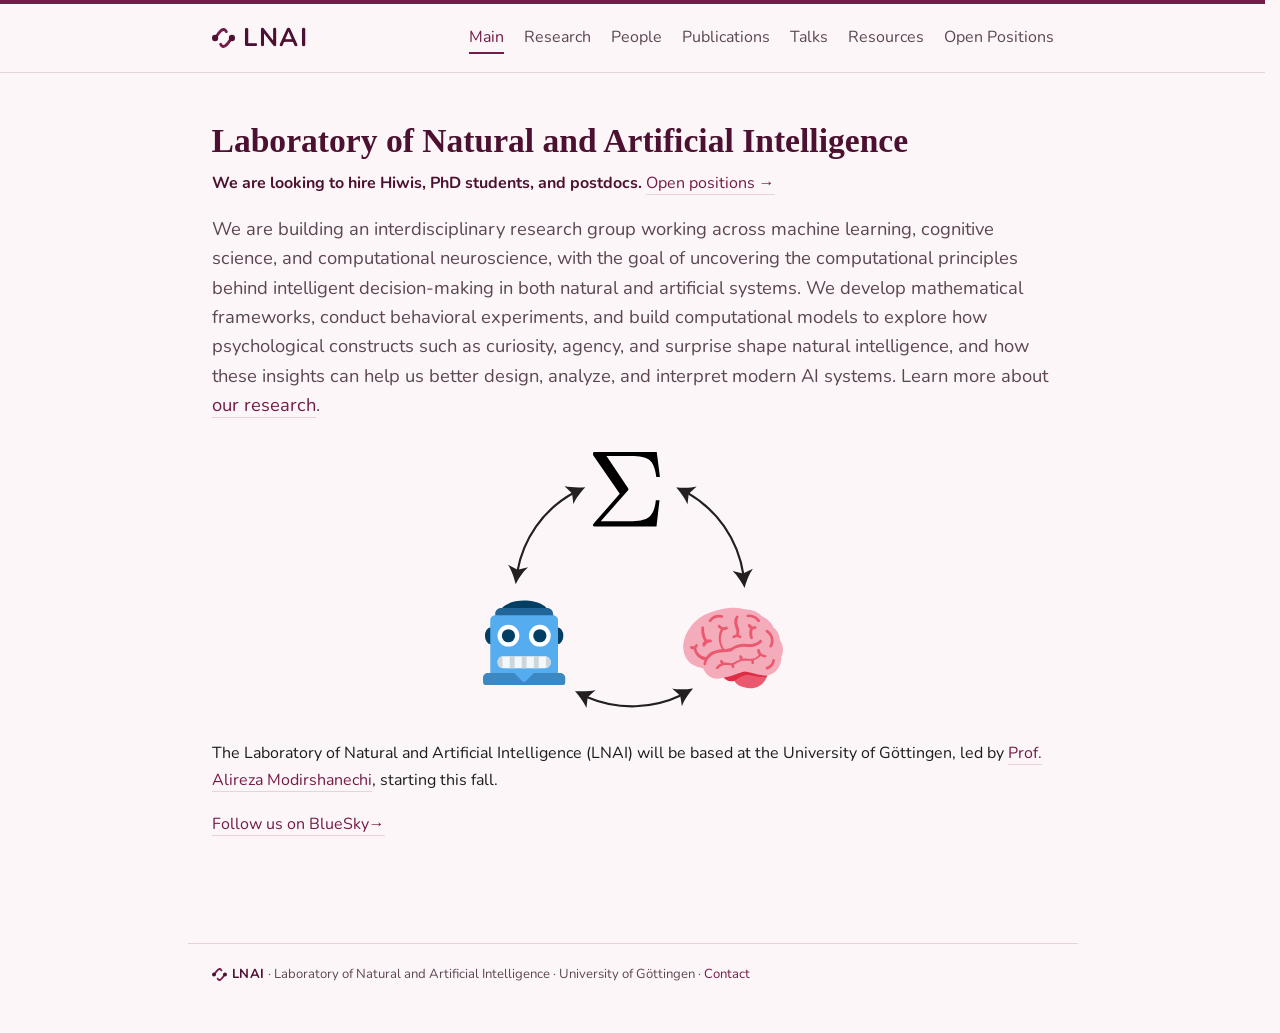
==== index.html @ a4cbbfc3 "general descreption update" ====
<!DOCTYPE html>
<html lang="en">
<head>
  <meta charset="utf-8">
  <meta name="viewport" content="width=device-width, initial-scale=1">
  <title>LNAI — Laboratory of Natural and Artificial Intelligence</title>
  <meta name="description" content="The Laboratory of Natural and Artificial Intelligence (LNAI) is an incoming research group at the Department of Computer Science, University of Göttingen, led by Prof. Alireza Modirshanechi, opening this fall.">
  <link rel="icon" href="img/favicon.svg" type="image/svg+xml">
  <link rel="preconnect" href="https://fonts.googleapis.com">
  <link rel="preconnect" href="https://fonts.gstatic.com" crossorigin>
  <link href="https://fonts.googleapis.com/css2?family=Nunito:ital,wght@0,400;0,600;0,700;0,800;1,400;1,700&display=swap" rel="stylesheet">
  <link rel="stylesheet" href="styles.css">
</head>
<body>
  <a class="skip-link" href="#content">Skip to content</a>

  <header class="site-header">
    <div class="site-header__inner">
      <a class="brand" href="index.html" aria-label="Laboratory of Natural and Artificial Intelligence — home">
        <img class="brand-icon" src="img/lnai-mark.svg" alt=""><span class="brand-word">LNAI</span>
      </a>
      <nav class="nav" aria-label="Primary">
        <a href="index.html" aria-current="page">Main</a>
        <a href="research.html">Research</a>
        <a href="people.html">People</a>
        <a href="publications.html">Publications</a>
        <a href="talks.html">Talks</a>
        <a href="resources.html">Resources</a>
        <a href="open-positions.html">Open Positions</a>
      </nav>
    </div>
  </header>

  <main id="content" tabindex="-1">
    <article class="card">
      <h1>Laboratory of Natural and Artificial Intelligence</h1>

      <p>
        <strong>We are looking to hire Hiwis, PhD students, and postdocs.</strong>
        <a href="open-positions.html">Open positions →</a>
      </p>

      <p class="lead">
        We are building an interdisciplinary research group working across machine learning, cognitive science, and computational neuroscience, with the goal of uncovering the computational principles behind intelligent decision-making in both natural and artificial systems.

        We develop mathematical frameworks, conduct behavioral experiments, and build computational models to explore how psychological constructs such as curiosity, agency, and surprise shape natural intelligence, and how these insights can help us better design, analyze, and interpret modern AI systems.

        Learn more about <a href="research.html">our research</a>.
      </p>

      <figure class="home-figure">
        <img src="img/lnai-mark-hero.svg" alt="A mathematical symbol, a robot, and a brain, connected together — representing the three axes of our research.">
      </figure>

      <p>
        The Laboratory of Natural and Artificial Intelligence (LNAI) will be based at the University of Göttingen, led by <a href="alireza.html">Prof. Alireza Modirshanechi</a>, starting this fall.
      </p>

      <p><a href="https://bsky.app/profile/modirshanechi.bsky.social">Follow us on BlueSky→</a></p>
    </article>
  </main>

  <footer class="site-footer">
    <span class="lab-mark"><img class="lab-mark-icon" src="img/lnai-mark.svg" alt="">LNAI</span> · Laboratory of Natural and Artificial Intelligence · University of Göttingen ·
    <a href="mailto:alireza.modirshanechi@gmail.com" data-contact-email>Contact</a>
  </footer>
  <script src="site-config.js" defer></script>
</body>
</html>
---- styles.css ----
/* =========================================================================
   LNAI (Laboratory of Natural and Artificial Intelligence) — stylesheet
   Minimal, academic, hackable. No build step, no dependencies.

   To re-theme the whole site, edit the CSS variables in :root below.
   Palette is taken from Alireza Modirshanechi's personal site (wine / maroon).
   ========================================================================= */

:root {
  /* Brand colors (from sites.google.com/view/modirsha) */
  --brand:        #4C1130; /* deep wine — headings, lab name */
  --brand-bright: #741B47; /* wine-magenta — links, accents */
  --brand-dark:   #360C22; /* darker wine — hovers */
  --brand-tint:   #EAD1DC; /* soft pink tint — fills */

  /* Neutrals */
  --ink:        #1C1C1C;   /* body text */
  --ink-soft:   #5B4753;   /* secondary text, wine-tinted grey */
  --line:       #E3D3DA;   /* hairline borders */
  --bg:         #FDF6F8;   /* very light pink-tinted page background */

  /* Type — Nunito (loaded via Google Fonts) for body/UI text everywhere,
     paired with a Georgia serif for the big editorial headings (h1/h2) —
     same pairing used on sites.google.com/view/modirsha. One scale, same
     two families, on every page. */
  --sans:  "Nunito", -apple-system, BlinkMacSystemFont, "Segoe UI", Roboto,
           Helvetica, Arial, sans-serif;
  --serif: Georgia, "Iowan Old Style", "Times New Roman", serif;

  /* Type scale — matches the proportions of sites.google.com/view/modirsha
     (16px body, ~1.15rem lead, ~0.82rem small print). Reuse these
     everywhere instead of one-off sizes so the whole site reads as one
     scale. */
  --fs-base: 16px;
  --fs-lead: 1.15rem;
  --fs-sm:   0.82rem;

  /* Layout */
  --container: 890px;
}

/* ---------- Reset-ish ---------------------------------------------------- */
*, *::before, *::after { box-sizing: border-box; }

html { -webkit-text-size-adjust: 100%; scrollbar-gutter: stable; }

body {
  margin: 0;
  font-family: var(--sans);
  font-size: var(--fs-base);
  line-height: 1.65;
  color: var(--ink);
  background: var(--bg);
  border-top: 4px solid var(--brand-bright);
}

/* ---------- Accessibility ----------------------------------------------- */
.skip-link {
  position: absolute;
  left: -9999px;
  top: 0;
  background: var(--brand);
  color: #fff;
  padding: 10px 16px;
  z-index: 100;
}
.skip-link:focus { left: 8px; top: 8px; }

:focus-visible {
  outline: 3px solid var(--brand-bright);
  outline-offset: 2px;
}
main:focus { outline: none; }

/* ---------- Header / nav ------------------------------------------------- */
.site-header {
  background: var(--bg);
  border-bottom: 1px solid var(--line);
}

.site-header__inner {
  max-width: var(--container);
  margin: 0 auto;
  padding: 18px 24px;
  display: flex;
  flex-wrap: wrap;
  align-items: center;
  justify-content: space-between;
  gap: 12px 24px;
}

.brand {
  text-decoration: none;
  border-bottom: 0;
  display: inline-flex;
  align-items: center;
  gap: 0.5em;
}
.brand-icon { height: 20px; width: auto; display: block; }
.brand-word {
  font-size: 1.6rem;
  font-weight: 700;
  color: var(--brand);
  letter-spacing: 0.06em;
  line-height: 1;
}
.brand:hover { opacity: 0.8; }

/* reusable inline "LNAI" mark for footers etc. */
.lab-mark {
  display: inline-flex;
  align-items: center;
  vertical-align: middle;
  gap: 0.35em;
  white-space: nowrap;
  color: var(--brand);
  font-weight: 700;
  letter-spacing: 0.04em;
}
.lab-mark-icon { height: 13px; width: auto; display: block; }

.nav {
  display: flex;
  flex-wrap: wrap;
  gap: 4px 20px;
}
.nav a {
  font-size: 1rem;
  color: var(--ink-soft);
  text-decoration: none;
  padding: 2px 0;
  border-bottom: 2px solid transparent;
}
.nav a:hover { color: var(--brand-bright); }
.nav a[aria-current="page"] {
  color: var(--brand-bright);
  border-bottom-color: var(--brand-bright);
}

/* ---------- Main content area ------------------------------------------- */
main {
  max-width: var(--container);
  margin: 40px auto;
  padding: 0 24px;
}

.card {
  padding: 8px 0 48px;
}

/* ---------- Photo / figure ---------------------------------------------- */
.photo {
  margin: 2rem 0 0;
}
.photo img {
  display: block;
  width: 100%;
  height: auto;
  border-radius: 4px;
}
.photo figcaption {
  margin-top: 8px;
  color: var(--ink-soft);
  font-size: var(--fs-sm);
}

/* ---------- Typography --------------------------------------------------- */
h1 {
  font-family: var(--serif);
  font-weight: 700;
  font-size: 2.1rem;
  line-height: 1.2;
  color: var(--brand);
  margin: 0 0 0.5rem;
}
h1 + .rule {
  width: 64px;
  height: 3px;
  background: var(--brand-bright);
  border: 0;
  margin: 0 0 1.6rem;
}

h2 {
  font-family: var(--serif);
  font-weight: 700;
  font-size: 1.5rem;
  color: var(--brand);
  margin: 2.4rem 0 0.8rem;
}

h3 {
  font-size: 1.05rem;
  font-weight: 600;
  color: var(--ink);
  margin: 1.6rem 0 0.3rem;
}

p { margin: 0 0 1.1rem; }

.lead {
  font-size: var(--fs-lead);
  color: var(--ink-soft);
  line-height: 1.6;
}

.small { font-size: var(--fs-sm); }

a {
  color: var(--brand-bright);
  text-decoration: none;
  border-bottom: 1px solid var(--brand-tint);
}
a:hover { color: var(--brand-dark); border-bottom-color: var(--brand-bright); }

strong { color: var(--brand); }

/* ---------- Challenges list (Main page) --------------------------------- */
.challenges {
  margin: 0.8rem 0 0 1.2rem;
  padding: 0;
}
.challenges li {
  margin-bottom: 0.5rem;
}
.challenges .label {
  font-weight: 600;
  color: var(--brand);
}
.challenges li::marker,
.doclist li::marker { color: var(--brand); }

/* ---------- Featured PI card (People page) -------------------------------- */
.pi-feature {
  display: flex;
  align-items: center;
  gap: 24px;
  flex-wrap: wrap;
  padding: 20px 24px;
  margin: 1.2rem 0 2.2rem;
  background: rgba(76,17,48,0.04);
  border: 1px solid var(--line);
  border-radius: 6px;
}
.pi-feature img {
  width: 100px;
  height: 100px;
  object-fit: cover;
  border-radius: 50%;
  flex-shrink: 0;
}
.pi-feature .name { font-weight: 600; color: var(--brand); font-size: 1.1rem; }
.pi-feature .role { color: var(--ink-soft); margin-top: 2px; }
.pi-feature .links { margin-top: 6px; font-size: var(--fs-sm); }

/* ---------- People grid (open positions) ---------------------------------- */
.people-grid {
  display: grid;
  grid-template-columns: repeat(3, 1fr);
  gap: 28px 24px;
  margin: 1.2rem 0 0;
}
.person {
  text-align: center;
}
.person .avatar {
  display: flex;
  align-items: center;
  justify-content: center;
  width: 110px;
  height: 110px;
  margin: 0 auto 12px;
  border-radius: 50%;
  background: var(--brand-tint);
  color: var(--brand-dark);
  font-size: 1.6rem;
  font-weight: 700;
  object-fit: cover;
  overflow: hidden;
}
.person .name { font-weight: 600; color: var(--brand); }
.person .role { font-size: var(--fs-sm); color: var(--ink-soft); }
.person .links { font-size: var(--fs-sm); margin-top: 4px; }

/* Open position slots — a hollow dashed circle that reads as an invitation */
.person--open .avatar {
  background: transparent;
  border: 2px solid var(--brand);
  color: var(--brand);
}
.person--open .avatar-icon { width: 56px; height: 56px; }

/* ---------- Reading list (Resources page) -------------------------------- */
/* Each entry: linked title, then an italic byline, then an optional bold
   note — same stack and square-bullet indent as the personal site. */
.doclist { list-style: square; margin: 0.6rem 0 0 1.1rem; padding: 0; }
.doclist li { margin-bottom: 0.55rem; }
.doclist .byline,
.doclist .note {
  display: block;
  font-size: var(--fs-sm);
  line-height: 1.3;
  color: var(--ink-soft);
}
.doclist .byline { font-style: italic; margin-top: 1px; }
.doclist .note { font-weight: 700; margin-top: 1px; }
.acro { color: var(--brand); font-weight: 700; }

/* ---------- Publication list (title / authors / venue stacked) ---------- */
.pub-list { list-style: none; margin: 0.8rem 0 0; padding: 0; }
.pub-list li {
  padding: 8px 8px;
  margin: 0 -8px;
  border-bottom: 1px solid var(--line);
  border-radius: 4px;
  transition: background-color 0.15s ease;
}
.pub-list li:hover { background: rgba(76,17,48,0.035); }
.pub-list li:last-child { border-bottom: 0; }
.pub-title { display: block; font-weight: 600; color: var(--brand); line-height: 1.3; }

/* Entries with a journal-cover thumbnail (see Publications page) */
.pub-item--cover { display: flex; flex-direction: row-reverse; gap: 14px; align-items: flex-start; }
.pub-cover {
  width: 64px;
  height: auto;
  border-radius: 3px;
  border: 1px solid var(--line);
  flex-shrink: 0;
  margin-top: 2px;
}
.pub-item--cover .pub-body { flex: 1; min-width: 0; }

/* Key Publications — highlighted card, star-marked titles */
.pub-list--key {
  background: rgba(76,17,48,0.045);
  border: 1px solid var(--line);
  border-radius: 6px;
  padding: 4px 14px;
  margin-top: 1rem;
}
.pub-list--key li:hover { background: rgba(76,17,48,0.06); }
.pub-list--key .pub-title::before {
  content: "★";
  display: inline-block;
  margin-right: 0.4em;
  color: var(--brand-bright);
  font-size: 0.8em;
}
/* authors/venue/extra are indented under the title, like on the personal site */
.pub-authors,
.pub-venue,
.pub-extra {
  display: block;
  margin-top: 1px;
  padding-left: 1rem;
  color: var(--ink-soft);
  font-size: var(--fs-sm);
  font-style: italic;
  line-height: 1.3;
}
.pub-extra { font-style: normal; }

/* ---------- Homepage figure (robot + brain mark) --------------------------- */
.home-figure {
  margin: 2rem 0;
  text-align: center;
}
.home-figure img {
  display: block;
  width: 100%;
  max-width: 300px;
  height: auto;
  margin: 0 auto;
}

/* ---------- Hero illustration (Resources page) --------------------------- */
.hero-figure {
  margin: 0.4rem 0 1.6rem;
  text-align: center;
}
.hero-illustration {
  display: block;
  width: 100%;
  max-width: 380px;
  height: auto;
  border-radius: 6px;
  margin: 0 auto;
}
/* wide banner-shaped figures (e.g. a strip of portraits) span the full
   content width instead of being capped like a small square illustration */
.hero-figure--banner .hero-illustration {
  max-width: 100%;
  aspect-ratio: 4 / 1;
  object-fit: cover;
}

/* ---------- Resource sections (Resources page) ---------------------------
   Each topic gets its own tinted card with alternating background, echoing
   the banded sections of the personal site while staying inside our card
   system rather than going full-bleed. */
.resource-block {
  position: relative;
  padding: 1.5rem 1.75rem;
  margin: 0 0 1.75rem;
  border-radius: 8px;
}
.resource-block h2 { margin-top: 0; }
.resource-block:nth-of-type(odd) {
  background: rgba(76,17,48,0.05);
}
.resource-block:nth-of-type(even) {
  background: rgba(234,209,220,0.32);
}

/* Domain icon (Research page) — tucked into the bottom-right corner of
   each box; extra bottom padding keeps it clear of the list above it. */
.resource-block:has(.block-icon) { padding-bottom: 4.75rem; }
.block-icon {
  position: absolute;
  right: 1.6rem;
  bottom: 1.3rem;
  width: 46px;
  height: auto;
  opacity: 0.92;
}
/* the brain/robot illustrations read smaller than the sigma glyph at the
   same width, so give them a bit more size to feel visually consistent */
.block-icon[src$="brain.svg"],
.block-icon[src$="robot.svg"] {
  width: 62px;
}
.hero-figure figcaption {
  margin-top: 8px;
  color: var(--ink-soft);
  font-size: var(--fs-sm);
  font-style: italic;
}

/* ---------- PI subpage header -------------------------------------------- */
.pi-header {
  display: flex;
  gap: 24px;
  align-items: flex-start;
  flex-wrap: wrap;
  margin-bottom: 0.6rem;
}
.pi-header img {
  width: 160px;
  height: 160px;
  object-fit: cover;
  border-radius: 8px;
  flex-shrink: 0;
}
.pi-header .pi-header-text { flex: 1; min-width: 240px; }
.pi-header h1 { margin-bottom: 0.5rem; }
.pi-header .pi-header-text p {
  margin: 0 0 0.25rem;
  color: var(--ink-soft);
}
.pi-header .pi-header-text .role {
  color: var(--brand-bright);
  font-weight: 600;
  line-height: 1.2;
  margin-bottom: 0.1rem;
}
.pi-header .pi-header-text .pi-email {
  font-size: var(--fs-sm);
  line-height: 1.2;
  margin-bottom: 0.4rem;
}

.pi-links { display: grid; grid-template-columns: repeat(4, auto); gap: 10px 28px; margin-top: 8px; }
.pi-links .link-row { display: inline-flex; align-items: center; gap: 0.45em; border-bottom: 0; }
.pi-links .arrow { color: var(--ink-soft); }
.pi-links .link-icon { width: 16px; height: 16px; }

/* ---------- Talk cards with thumbnails ------------------------------------ */
.talk-grid {
  display: grid;
  grid-template-columns: repeat(auto-fill, minmax(260px, 1fr));
  gap: 28px 24px;
  margin: 1.2rem 0 0;
}
.talk-card {
  display: block;
  text-decoration: none;
  border-bottom: 0;
}
.talk-card img {
  width: 100%;
  height: auto;
  aspect-ratio: 16 / 9;
  object-fit: cover;
  border-radius: 4px;
  border: 1px solid var(--line);
  display: block;
  margin-bottom: 10px;
}
.talk-card .talk-title { font-weight: 600; color: var(--brand); display: block; }
.talk-card .talk-meta { color: var(--ink-soft); font-size: var(--fs-sm); display: block; margin-top: 2px; }
.talk-card:hover .talk-title { color: var(--brand-bright); }
.talk-card:hover img { opacity: 0.88; }

/* ---------- Simple link lists (Open Positions / Talks) ------------------ */
.linklist { list-style: none; margin: 0.4rem 0 0; padding: 0; }
.linklist li { padding: 7px 0; border-bottom: 1px solid var(--line); }
.linklist li:last-child { border-bottom: 0; }
.linklist .meta { color: var(--ink-soft); font-size: var(--fs-sm); }

/* ---------- Callout (Open Positions) ------------------------------------ */
.callout {
  background: rgba(76,17,48,0.05);
  border: 1px solid var(--line);
  border-radius: 4px;
  padding: 20px 24px;
  margin: 1.4rem 0;
}

.button {
  display: inline-block;
  background: var(--brand);
  color: #fff;
  padding: 11px 22px;
  border-radius: 4px;
  border: 0;
  text-decoration: none;
  font-weight: 600;
}
.button:hover { background: var(--brand-dark); color: #fff; }

/* editorial helper for placeholders you should fill in */
.todo {
  background: #fffbe6;
  border: 1px dashed #d6c560;
  color: #6b5d00;
  font-size: var(--fs-sm);
  padding: 2px 7px;
  border-radius: 3px;
}

/* ---------- Footer ------------------------------------------------------- */
.site-footer {
  max-width: var(--container);
  margin: 8px auto 48px;
  padding: 20px 24px 0;
  border-top: 1px solid var(--line);
  color: var(--ink-soft);
  font-size: var(--fs-sm);
}
.site-footer a { border-bottom: 0; }

/* ---------- Responsive --------------------------------------------------- */
@media (max-width: 640px) {
  body { font-size: 15px; }
  h1 { font-size: 1.6rem; }
  .site-header__inner { padding: 16px 20px; }
  main { padding: 0 16px; }
  .people-grid { grid-template-columns: repeat(2, 1fr); }
  .pi-feature { text-align: center; justify-content: center; }
  .pi-links { grid-template-columns: repeat(2, auto); }
}
@media (max-width: 420px) {
  .people-grid { grid-template-columns: 1fr; }
  .pi-links { grid-template-columns: 1fr; }
}
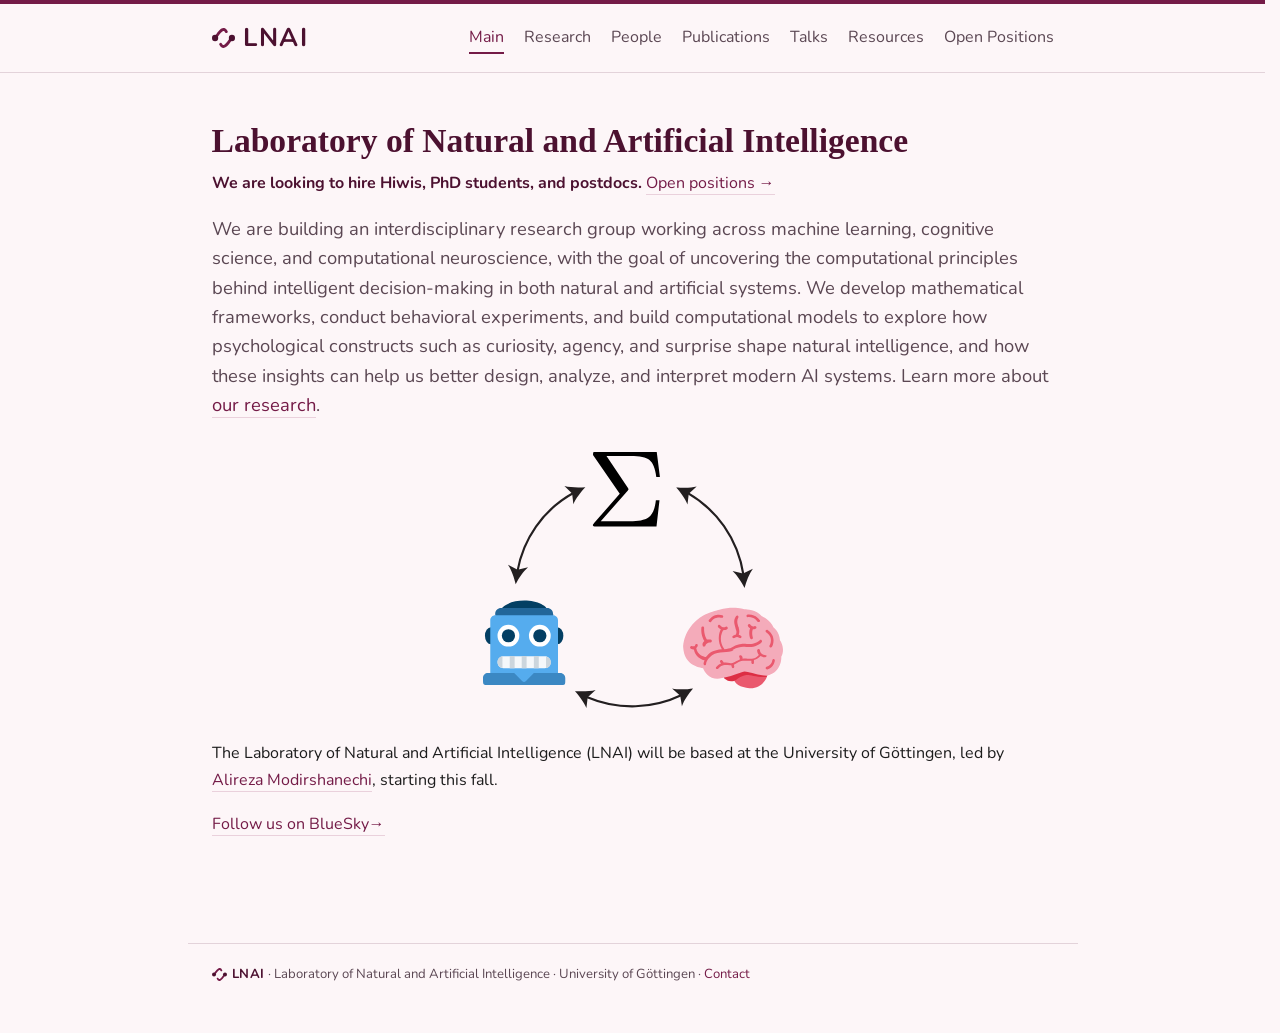
==== commit 0cd8b371: "fixed name" ====
--- a/index.html
+++ b/index.html
@@ -53,7 +53,7 @@
       </figure>
 
       <p>
-        The Laboratory of Natural and Artificial Intelligence (LNAI) will be based at the University of Göttingen, led by <a href="alireza.html">Prof. Alireza Modirshanechi</a>, starting this fall.
+        The Laboratory of Natural and Artificial Intelligence (LNAI) will be based at the University of Göttingen, led by <a href="alireza.html">Alireza Modirshanechi</a>, starting this fall.
       </p>
 
       <p><a href="https://bsky.app/profile/modirshanechi.bsky.social">Follow us on BlueSky→</a></p>
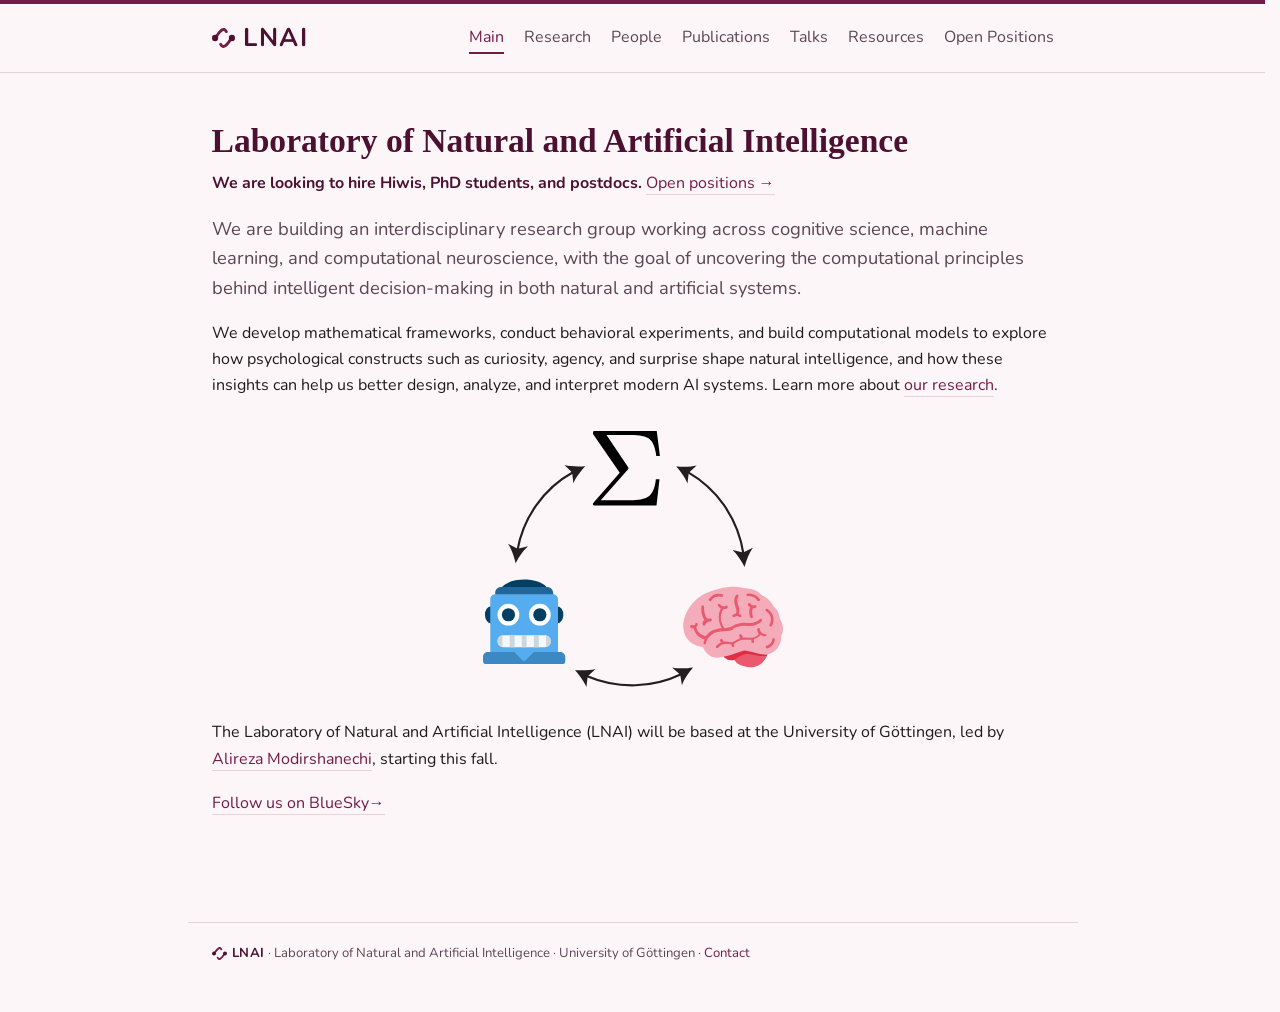
==== commit 3a018d83: "small updates" ====
--- a/index.html
+++ b/index.html
@@ -41,8 +41,9 @@
       </p>
 
       <p class="lead">
-        We are building an interdisciplinary research group working across machine learning, cognitive science, and computational neuroscience, with the goal of uncovering the computational principles behind intelligent decision-making in both natural and artificial systems.
-
+        We are building an interdisciplinary research group working across cognitive science, machine learning, and computational neuroscience, with the goal of uncovering the computational principles behind intelligent decision-making in both natural and artificial systems.
+      </p>
+      <p>
         We develop mathematical frameworks, conduct behavioral experiments, and build computational models to explore how psychological constructs such as curiosity, agency, and surprise shape natural intelligence, and how these insights can help us better design, analyze, and interpret modern AI systems.
 
         Learn more about <a href="research.html">our research</a>.
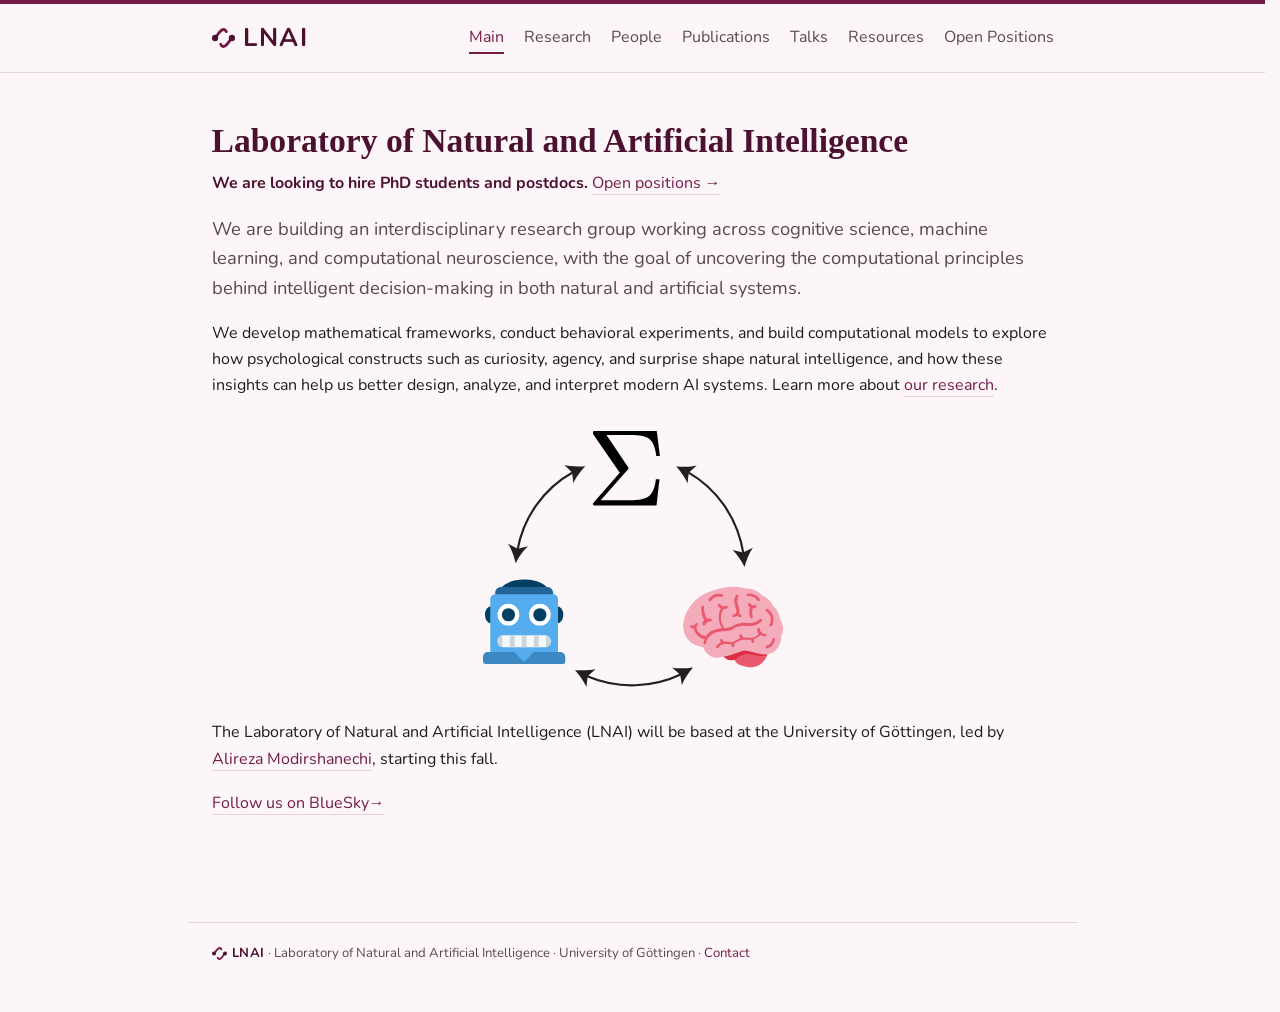
==== commit 5fbc567f: "job ads out" ====
--- a/index.html
+++ b/index.html
@@ -36,7 +36,7 @@
       <h1>Laboratory of Natural and Artificial Intelligence</h1>
 
       <p>
-        <strong>We are looking to hire Hiwis, PhD students, and postdocs.</strong>
+        <strong>We are looking to hire PhD students and postdocs.</strong>
         <a href="open-positions.html">Open positions →</a>
       </p>
 
--- a/styles.css
+++ b/styles.css
@@ -529,6 +529,24 @@
 }
 .button:hover { background: var(--brand-dark); color: #fff; }
 
+.button--ad {
+  display: inline-flex;
+  align-items: center;
+  gap: 7px;
+  border-radius: 999px;
+  padding: 9px 20px 9px 18px;
+  font-size: var(--fs-sm);
+  box-shadow: 0 2px 8px rgba(76,17,48,0.28);
+  transition: transform 0.15s ease, box-shadow 0.15s ease, background 0.15s ease;
+}
+.button--ad svg { width: 14px; height: 14px; flex: none; transition: transform 0.15s ease; }
+.button--ad:hover {
+  background: var(--brand-bright);
+  transform: translateY(-1px);
+  box-shadow: 0 4px 12px rgba(76,17,48,0.36);
+}
+.button--ad:hover svg { transform: translateX(2px); }
+
 /* editorial helper for placeholders you should fill in */
 .todo {
   background: #fffbe6;
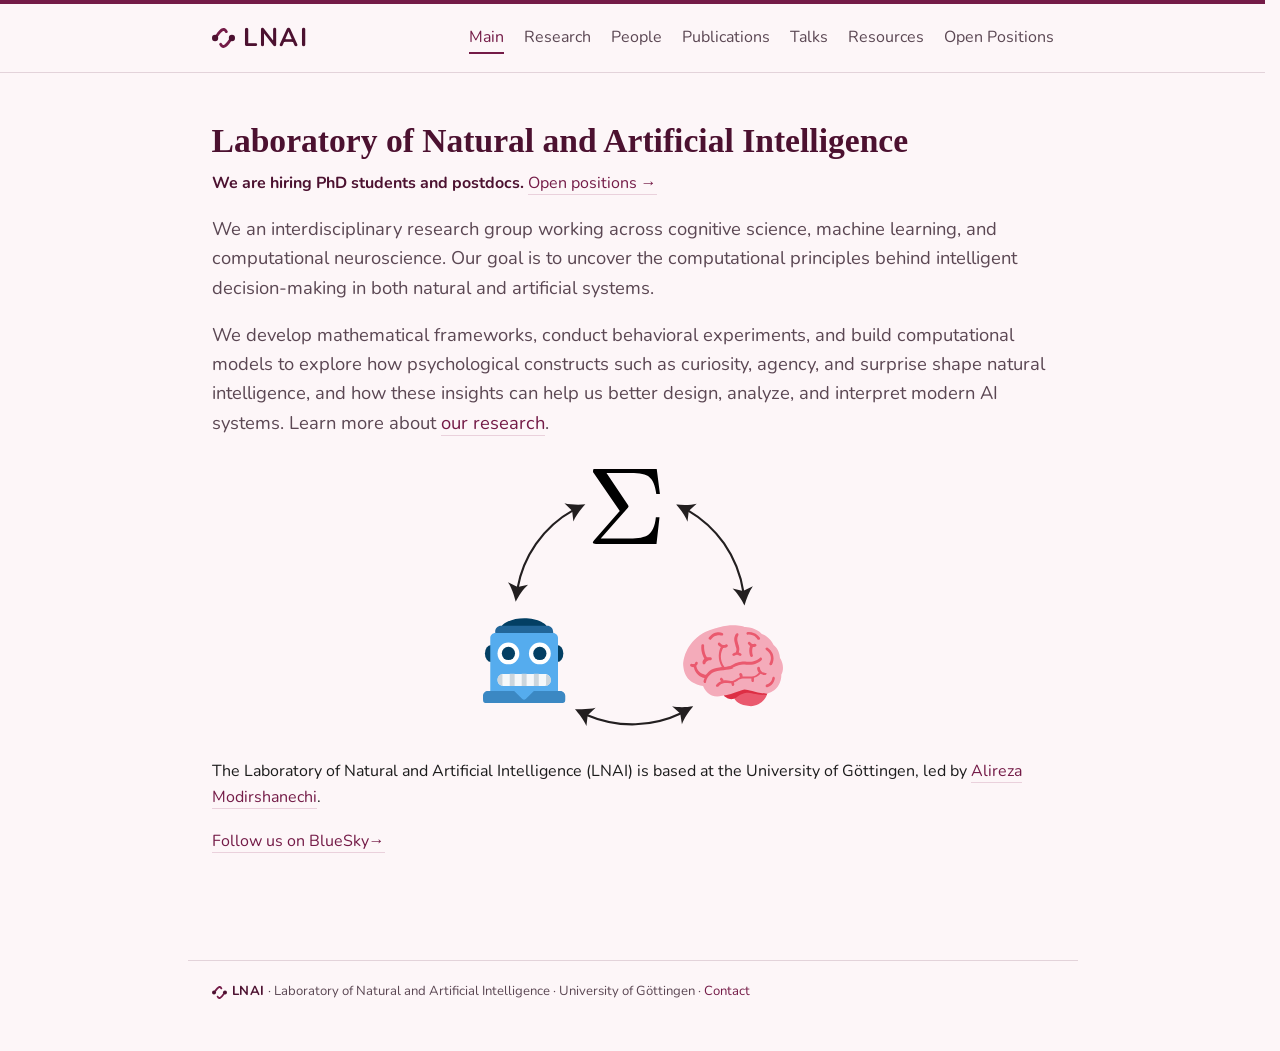
==== commit 24142b55: "small updates" ====
--- a/index.html
+++ b/index.html
@@ -36,14 +36,15 @@
       <h1>Laboratory of Natural and Artificial Intelligence</h1>
 
       <p>
-        <strong>We are looking to hire PhD students and postdocs.</strong>
+        <strong>We are hiring PhD students and postdocs.</strong>
         <a href="open-positions.html">Open positions →</a>
       </p>
 
       <p class="lead">
-        We are building an interdisciplinary research group working across cognitive science, machine learning, and computational neuroscience, with the goal of uncovering the computational principles behind intelligent decision-making in both natural and artificial systems.
+        We an interdisciplinary research group working across cognitive science, machine learning, and computational neuroscience.
+        Our goal is to uncover the computational principles behind intelligent decision-making in both natural and artificial systems.
       </p>
-      <p>
+      <p class="lead">
         We develop mathematical frameworks, conduct behavioral experiments, and build computational models to explore how psychological constructs such as curiosity, agency, and surprise shape natural intelligence, and how these insights can help us better design, analyze, and interpret modern AI systems.
 
         Learn more about <a href="research.html">our research</a>.
@@ -54,7 +55,7 @@
       </figure>
 
       <p>
-        The Laboratory of Natural and Artificial Intelligence (LNAI) will be based at the University of Göttingen, led by <a href="alireza.html">Alireza Modirshanechi</a>, starting this fall.
+        The Laboratory of Natural and Artificial Intelligence (LNAI) is based at the University of Göttingen, led by <a href="alireza.html">Alireza Modirshanechi</a>.
       </p>
 
       <p><a href="https://bsky.app/profile/modirshanechi.bsky.social">Follow us on BlueSky→</a></p>
--- a/styles.css
+++ b/styles.css
@@ -361,6 +361,19 @@
 }
 .pub-extra { font-style: normal; }
 
+.pub-badge {
+  display: inline-block;
+  margin: 4px 0 0 1rem;
+  padding: 1px 10px;
+  background: var(--brand-tint);
+  color: var(--brand);
+  font-weight: 700;
+  font-style: normal;
+  font-size: 0.7rem;
+  letter-spacing: 0.02em;
+  border-radius: 999px;
+}
+
 /* ---------- Homepage figure (robot + brain mark) --------------------------- */
 .home-figure {
   margin: 2rem 0;
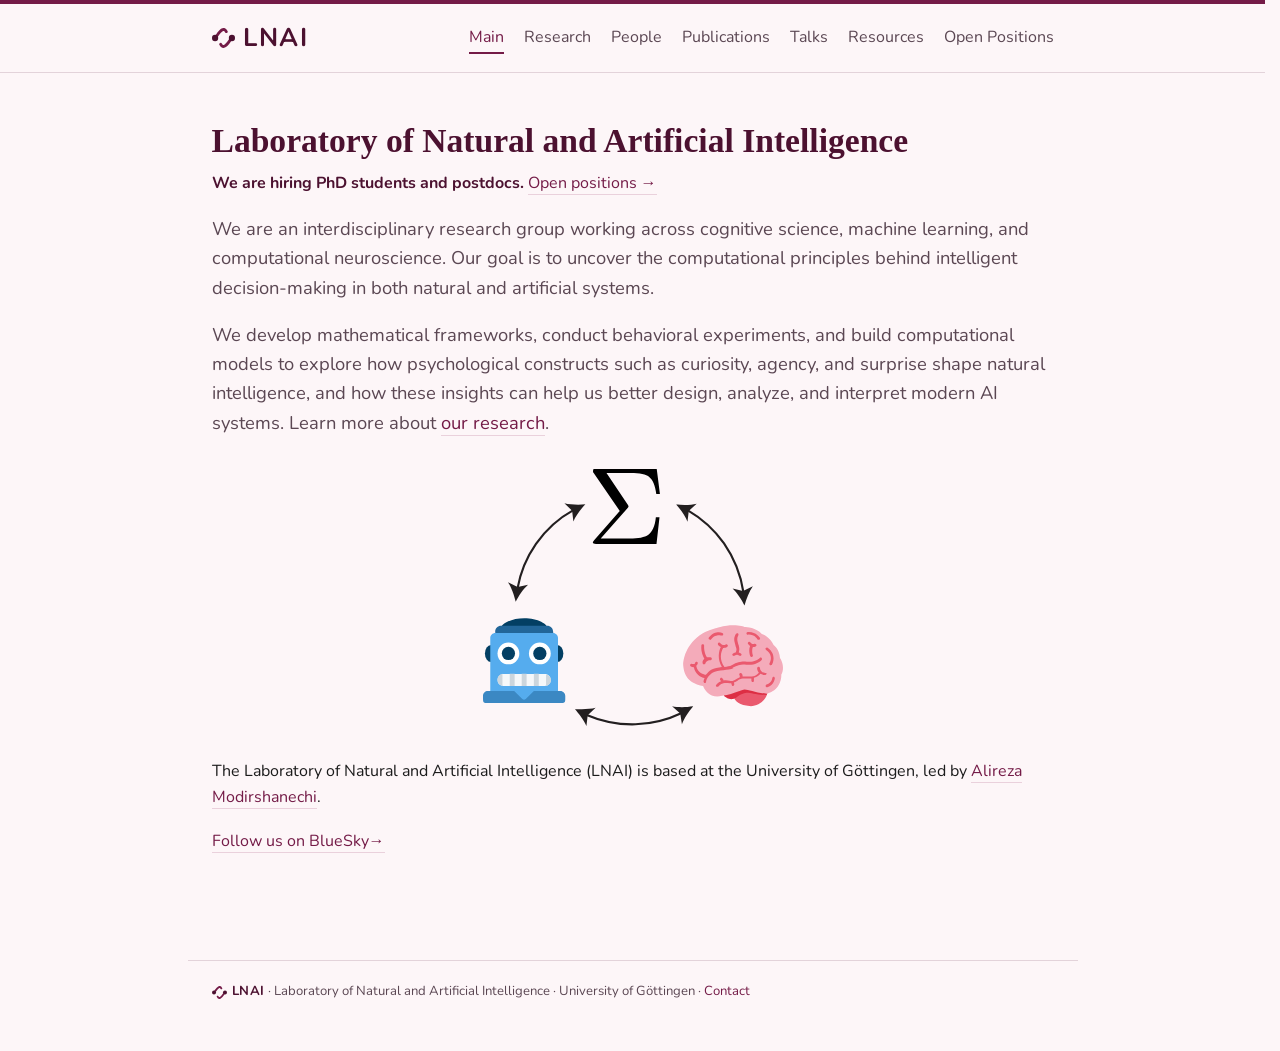
==== commit da404858: "typos fixed" ====
--- a/index.html
+++ b/index.html
@@ -41,7 +41,7 @@
       </p>
 
       <p class="lead">
-        We an interdisciplinary research group working across cognitive science, machine learning, and computational neuroscience.
+        We are an interdisciplinary research group working across cognitive science, machine learning, and computational neuroscience.
         Our goal is to uncover the computational principles behind intelligent decision-making in both natural and artificial systems.
       </p>
       <p class="lead">
@@ -64,7 +64,7 @@
 
   <footer class="site-footer">
     <span class="lab-mark"><img class="lab-mark-icon" src="img/lnai-mark.svg" alt="">LNAI</span> · Laboratory of Natural and Artificial Intelligence · University of Göttingen ·
-    <a href="mailto:alireza.modirshanechi@gmail.com" data-contact-email>Contact</a>
+    <a href="mailto:alireza.modirshanechi@uni-goettingen.de" data-contact-email>Contact</a>
   </footer>
   <script src="site-config.js" defer></script>
 </body>
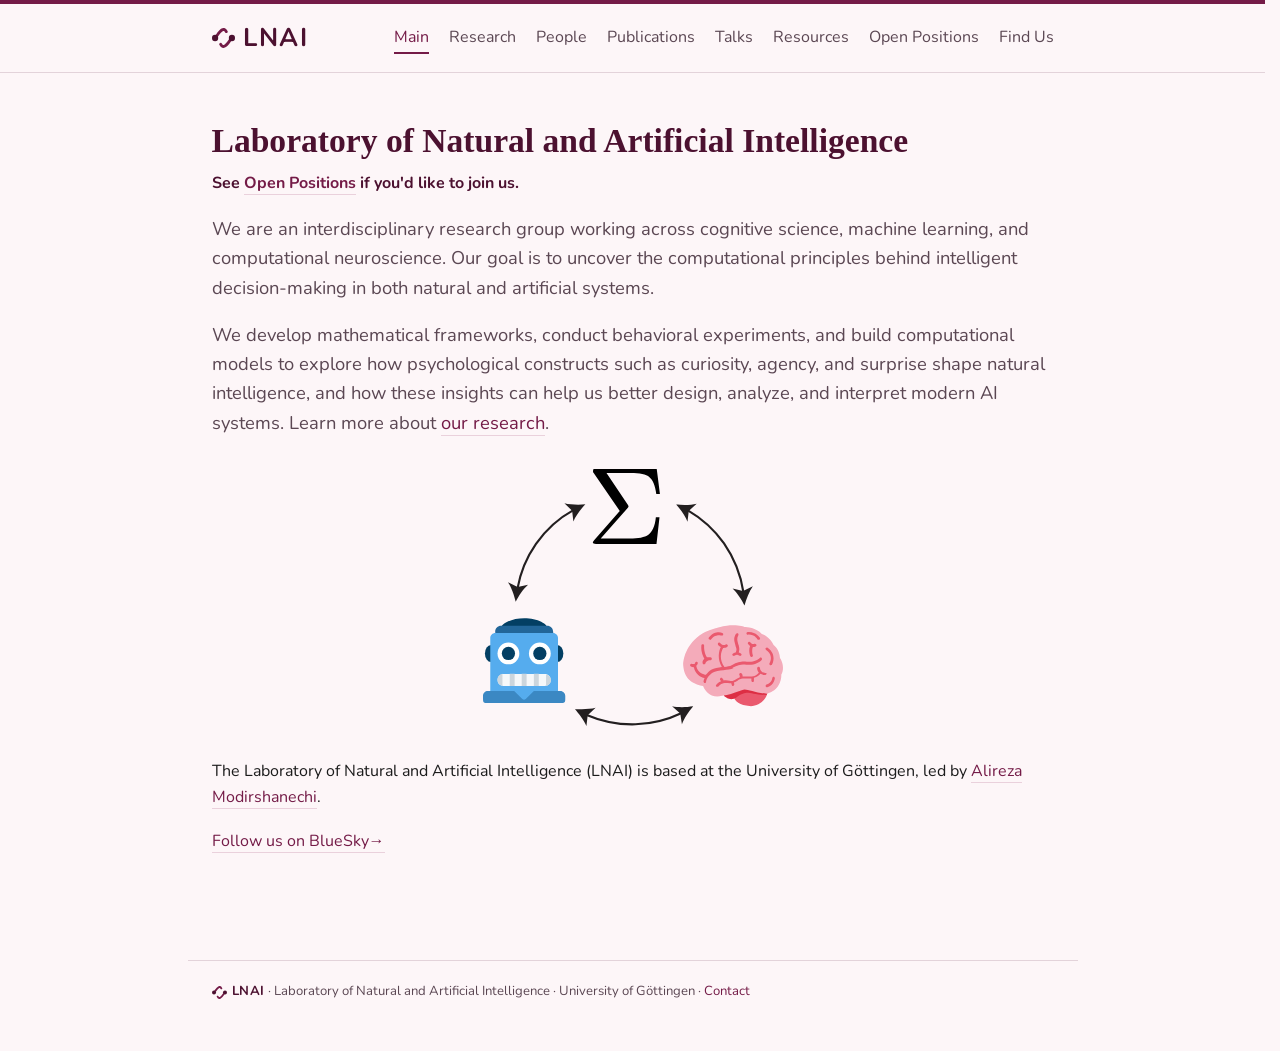
==== commit 2b5fe613: "update" ====
--- a/index.html
+++ b/index.html
@@ -27,6 +27,7 @@
         <a href="talks.html">Talks</a>
         <a href="resources.html">Resources</a>
         <a href="open-positions.html">Open Positions</a>
+        <a href="find-us.html">Find Us</a>
       </nav>
     </div>
   </header>
@@ -36,8 +37,7 @@
       <h1>Laboratory of Natural and Artificial Intelligence</h1>
 
       <p>
-        <strong>We are hiring PhD students and postdocs.</strong>
-        <a href="open-positions.html">Open positions →</a>
+        <strong>See <a href="open-positions.html">Open Positions</a> if you'd like to join us.</strong>
       </p>
 
       <p class="lead">
--- a/styles.css
+++ b/styles.css
@@ -595,3 +595,22 @@
   .people-grid { grid-template-columns: 1fr; }
   .pi-links { grid-template-columns: 1fr; }
 }
+
+/* ---------- Find us page ------------------------------------------------- */
+.map-embed {
+  display: block;
+  width: 100%;
+  height: 340px;
+  border: 0;
+  border-radius: 4px;
+  margin-top: 1rem;
+}
+.photo-pair {
+  display: grid;
+  grid-template-columns: 1fr 1fr;
+  gap: 8px;
+}
+@media (max-width: 640px) {
+  .photo-pair { grid-template-columns: 1fr; }
+}
+.photo-pair img { height: 100%; object-fit: cover; }
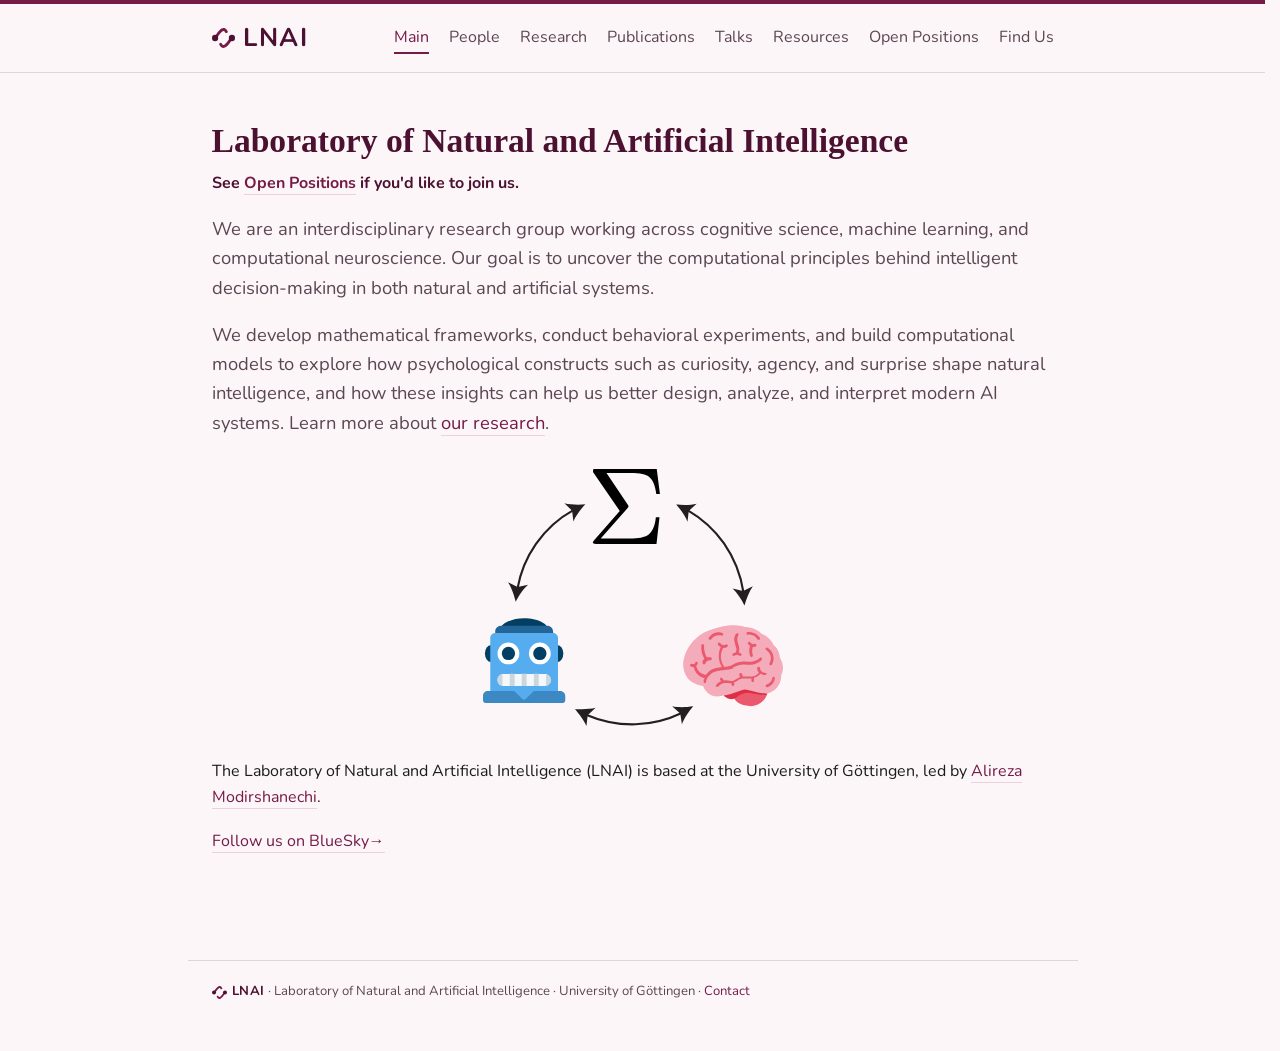
==== commit 99e958f4: "updated people" ====
--- a/index.html
+++ b/index.html
@@ -21,8 +21,8 @@
       </a>
       <nav class="nav" aria-label="Primary">
         <a href="index.html" aria-current="page">Main</a>
+        <a href="people.html">People</a>
         <a href="research.html">Research</a>
-        <a href="people.html">People</a>
         <a href="publications.html">Publications</a>
         <a href="talks.html">Talks</a>
         <a href="resources.html">Resources</a>
--- a/styles.css
+++ b/styles.css
@@ -614,3 +614,17 @@
   .photo-pair { grid-template-columns: 1fr; }
 }
 .photo-pair img { height: 100%; object-fit: cover; }
+
+/* ---------- Icon links on People cards ---------------------------------- */
+.icon-links {
+  display: flex;
+  justify-content: center;
+  gap: 12px;
+  margin-top: 8px;
+}
+.icon-links a { border-bottom: 0; line-height: 0; opacity: 0.85; transition: opacity 0.15s ease, transform 0.15s ease; }
+.icon-links a:hover { opacity: 1; transform: translateY(-1px); }
+.icon-links img { width: 20px; height: 20px; }
+.person .affil { font-size: var(--fs-sm); color: var(--ink-soft); font-style: italic; }
+.person .about { font-size: var(--fs-sm); margin-top: 6px; }
+.people-section { margin-top: 2.4rem; }
